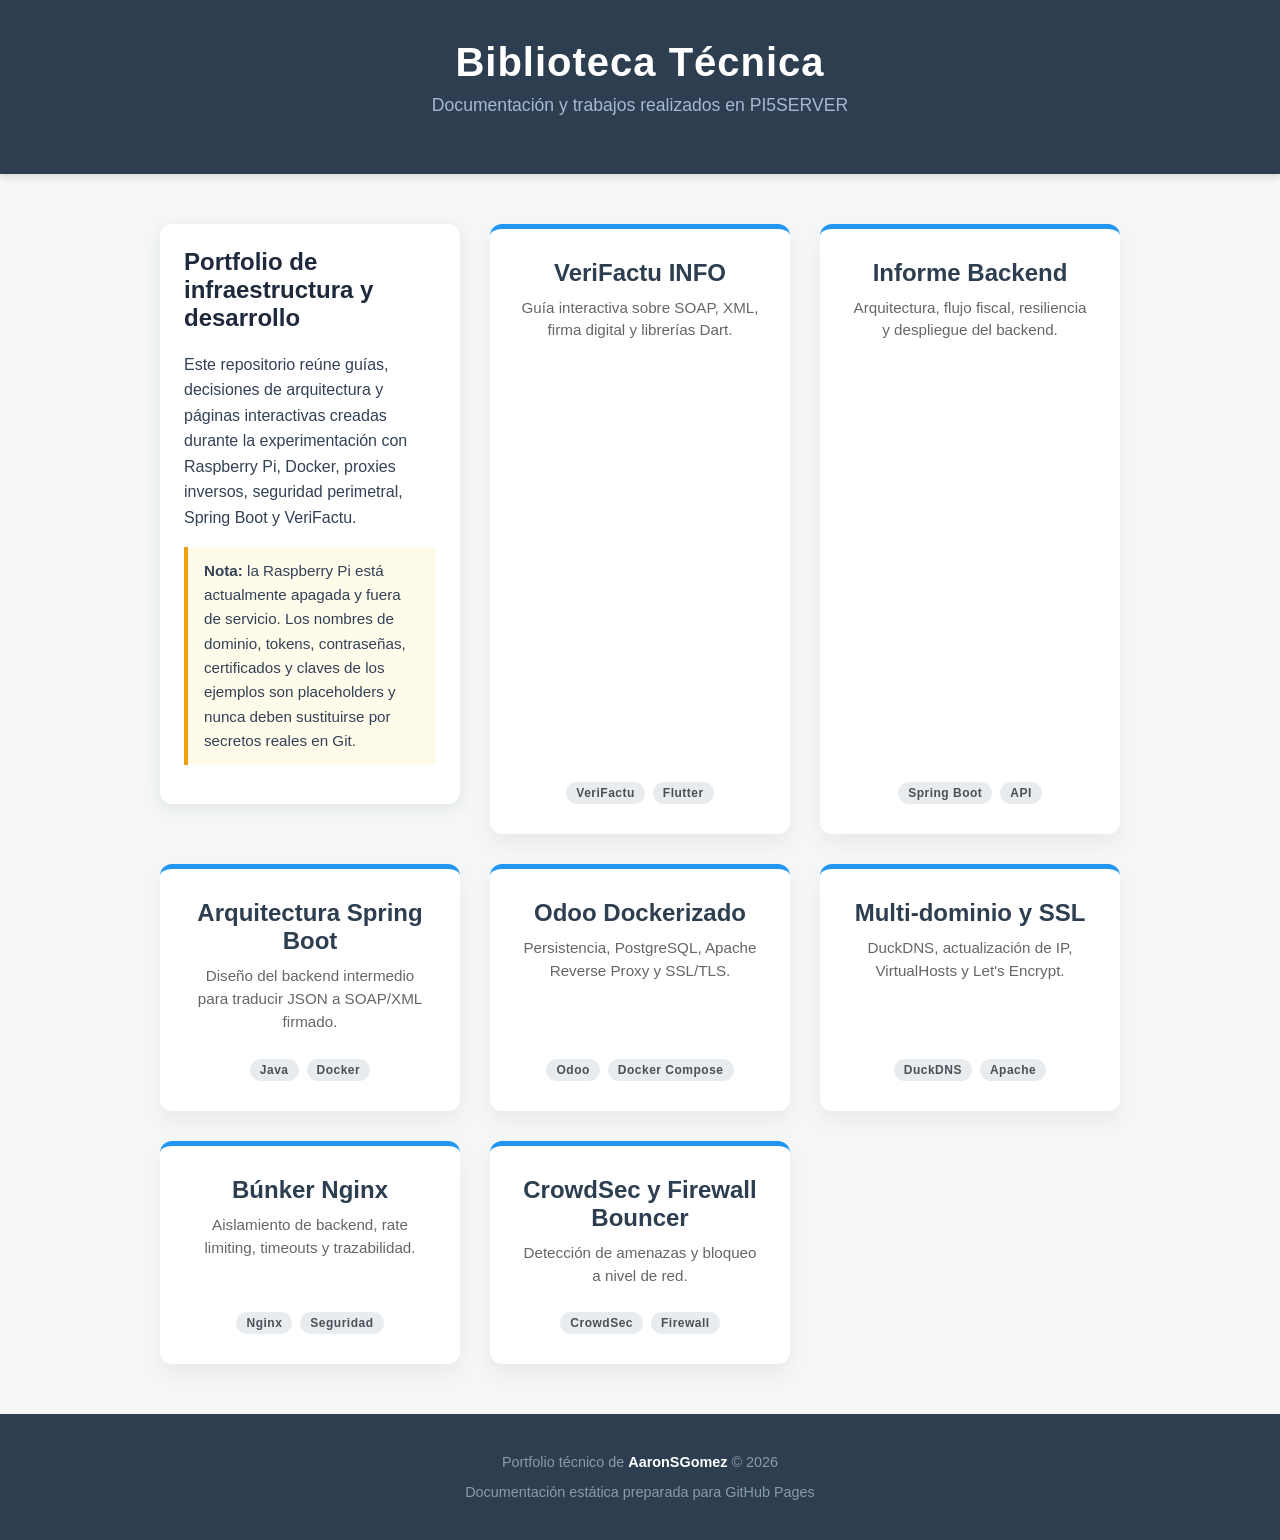
==== index.html @ 84ee5798 "docs: publish technical portfolio Co-authored-by: Copilot <223556219+Copilot@users.noreply.github.co" ====
<!DOCTYPE html>
<html lang="es">
<head>
    <meta charset="UTF-8">
    <meta name="viewport" content="width=device-width, initial-scale=1.0">
    <meta name="description" content="Portfolio técnico de documentación, arquitectura y despliegue alrededor de Raspberry Pi, Docker y APIs.">
    <title>Biblioteca técnica | PI5SERVER</title>
    <link rel="stylesheet" href="css/style.css">
    <style>
        .portfolio-intro {
            max-width: 900px;
            margin: 0 auto 30px;
            padding: 24px;
            color: #334155;
            background: #ffffff;
            border-radius: 12px;
            box-shadow: 0 4px 15px rgba(15, 23, 42, 0.08);
        }

        .portfolio-intro h2 {
            margin-top: 0;
            color: #1e293b;
        }

        .portfolio-intro p {
            line-height: 1.6;
        }

        .portfolio-intro .notice {
            padding: 12px 16px;
            border-left: 4px solid #f59e0b;
            background: #fffbeb;
            font-size: 0.95rem;
        }
    </style>
</head>
<body>
    <header>
        <h1>Biblioteca Técnica</h1>
        <p>Documentación y trabajos realizados en PI5SERVER</p>
    </header>

    <main class="container">
        <section class="portfolio-intro">
            <h2>Portfolio de infraestructura y desarrollo</h2>
            <p>
                Este repositorio reúne guías, decisiones de arquitectura y páginas interactivas
                creadas durante la experimentación con Raspberry Pi, Docker, proxies inversos,
                seguridad perimetral, Spring Boot y VeriFactu.
            </p>
            <p class="notice">
                <strong>Nota:</strong> la Raspberry Pi está actualmente apagada y fuera de servicio.
                Los nombres de dominio, tokens, contraseñas, certificados y claves de los ejemplos
                son placeholders y nunca deben sustituirse por secretos reales en Git.
            </p>
        </section>

        <a href="docs/verifactu.html" class="app-card card-docs">
            <div>
                <div class="app-title">VeriFactu INFO</div>
                <div class="app-desc">Guía interactiva sobre SOAP, XML, firma digital y librerías Dart.</div>
            </div>
            <div class="tech-tags"><span class="tag">VeriFactu</span><span class="tag">Flutter</span></div>
        </a>

        <a href="docs/springbootAPI.html" class="app-card card-docs">
            <div>
                <div class="app-title">Informe Backend</div>
                <div class="app-desc">Arquitectura, flujo fiscal, resiliencia y despliegue del backend.</div>
            </div>
            <div class="tech-tags"><span class="tag">Spring Boot</span><span class="tag">API</span></div>
        </a>

        <a href="docs/springboot.html" class="app-card card-docs">
            <div>
                <div class="app-title">Arquitectura Spring Boot</div>
                <div class="app-desc">Diseño del backend intermedio para traducir JSON a SOAP/XML firmado.</div>
            </div>
            <div class="tech-tags"><span class="tag">Java</span><span class="tag">Docker</span></div>
        </a>

        <a href="docs/dokerizacion.html" class="app-card card-docs">
            <div>
                <div class="app-title">Odoo Dockerizado</div>
                <div class="app-desc">Persistencia, PostgreSQL, Apache Reverse Proxy y SSL/TLS.</div>
            </div>
            <div class="tech-tags"><span class="tag">Odoo</span><span class="tag">Docker Compose</span></div>
        </a>

        <a href="docs/duckdnsyssl.html" class="app-card card-docs">
            <div>
                <div class="app-title">Multi-dominio y SSL</div>
                <div class="app-desc">DuckDNS, actualización de IP, VirtualHosts y Let's Encrypt.</div>
            </div>
            <div class="tech-tags"><span class="tag">DuckDNS</span><span class="tag">Apache</span></div>
        </a>

        <a href="docs/nginx.html" class="app-card card-docs">
            <div>
                <div class="app-title">Búnker Nginx</div>
                <div class="app-desc">Aislamiento de backend, rate limiting, timeouts y trazabilidad.</div>
            </div>
            <div class="tech-tags"><span class="tag">Nginx</span><span class="tag">Seguridad</span></div>
        </a>

        <a href="docs/securefirewall.html" class="app-card card-docs">
            <div>
                <div class="app-title">CrowdSec y Firewall Bouncer</div>
                <div class="app-desc">Detección de amenazas y bloqueo a nivel de red.</div>
            </div>
            <div class="tech-tags"><span class="tag">CrowdSec</span><span class="tag">Firewall</span></div>
        </a>
    </main>

    <footer>
        <p>Portfolio técnico de <strong>AaronSGomez</strong> &copy; 2026</p>
        <p>Documentación estática preparada para GitHub Pages</p>
    </footer>
</body>
</html>
---- css/style.css ----
:root {
  --bg-color: #f4f7f6;
  --text-main: #2c3e50;
  --card-bg: #ffffff;
  --primary: #6c4ef0;
  --hover-color: #f8f9fa;
}

body {
  font-family: 'Segoe UI', Tahoma, Geneva, Verdana, sans-serif;
  background-color: var(--bg-color);
  color: var(--text-main);
  margin: 0;
  display: flex;
  flex-direction: column;
  min-height: 100vh;
}

/* Cabecera */
header {
  background-color: var(--text-main);
  color: white;
  padding: 40px 20px;
  text-align: center;
  box-shadow: 0 4px 6px rgba(0, 0, 0, 0.1);
}

header h1 {
  margin: 0;
  font-size: 2.5em;
  letter-spacing: 1px;
}

header p {
  margin-top: 10px;
  color: #a8b8d0;
  font-size: 1.1em;
}

/* Contenedor Principal (Grid) */
.container {
  flex: 1;
  max-width: 1000px;
  margin: 50px auto;
  padding: 0 20px;
  display: grid;
  grid-template-columns: repeat(auto-fit, minmax(300px, 1fr));
  gap: 30px;
  width: 100%;
  box-sizing: border-box;
}

/* Tarjetas de Aplicación */
.app-card {
  background-color: var(--card-bg);
  border-radius: 12px;
  padding: 30px;
  text-align: center;
  text-decoration: none;
  color: var(--text-main);
  box-shadow: 0 10px 20px rgba(0, 0, 0, 0.05);
  transition: transform 0.3s ease, box-shadow 0.3s ease;
  border-top: 5px solid transparent;
  display: flex;
  flex-direction: column;
  justify-content: space-between;
}

.app-card:hover {
  transform: translateY(-8px);
  box-shadow: 0 15px 30px rgba(0, 0, 0, 0.1);
}

/* Colores de Borde por App */
.card-odoo {
  border-top-color: #714b67;
}

.card-java {
  border-top-color: #b07219;
}

.card-docs {
  border-top-color: #2196f3;
}

.app-icon {
  font-size: 3.5em;
  margin-bottom: 20px;
  color: var(--text-main);
}

.card-odoo .app-icon {
  color: #714b67;
}

.card-java .app-icon {
  color: #b07219;
}

.card-docs .app-icon {
  color: #2196f3;
}

.app-title {
  font-size: 1.5em;
  font-weight: 600;
  margin-bottom: 10px;
}

.app-desc {
  font-size: 0.95em;
  color: #666;
  margin-bottom: 25px;
  line-height: 1.5;
}

/* Etiquetas de Tecnologia */
.tech-tags {
  display: flex;
  justify-content: center;
  gap: 8px;
  flex-wrap: wrap;
}

.tag {
  background-color: #e9ecef;
  color: #495057;
  padding: 4px 10px;
  border-radius: 20px;
  font-size: 0.75em;
  font-weight: bold;
  letter-spacing: 0.5px;
}

/* Footer */
footer {
  text-align: center;
  padding: 25px;
  background-color: var(--text-main);
  color: #8a9ba8;
  font-size: 0.9em;
}

footer strong {
  color: white;
}
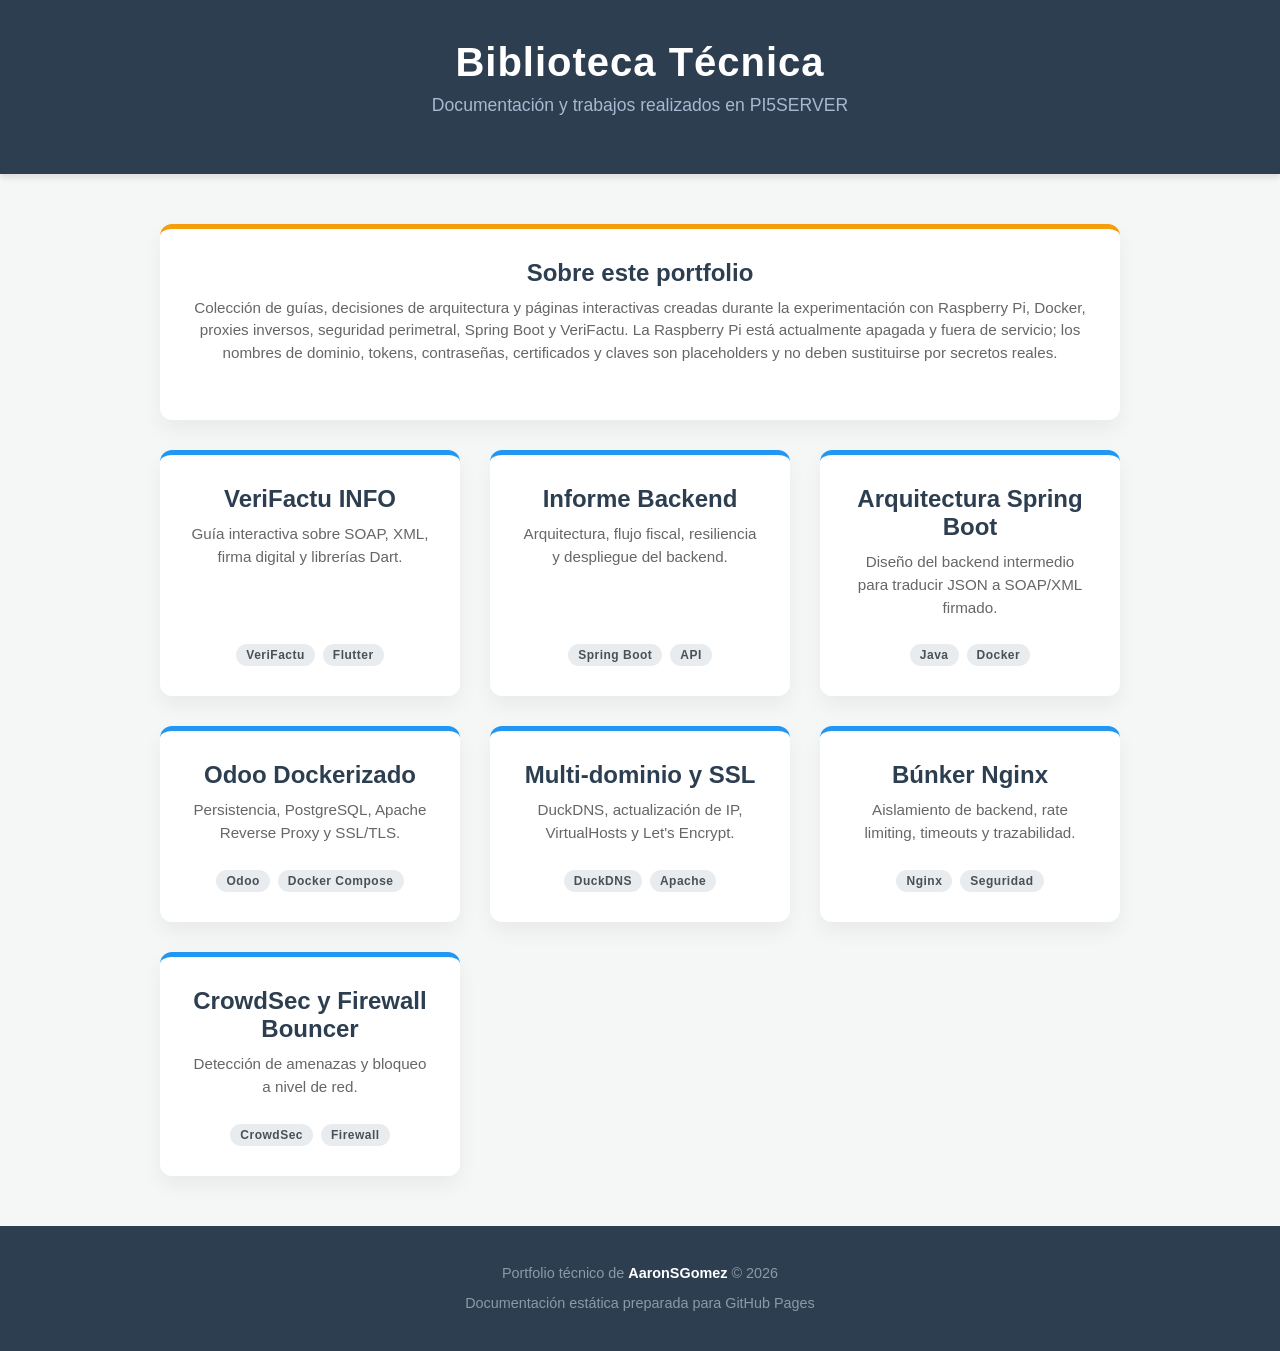
==== commit 5674c1fa: "refactor: present portfolio intro as a card Co-authored-by: Copilot <223556219+Copilot@users.noreply" ====
--- a/index.html
+++ b/index.html
@@ -7,31 +7,6 @@
     <title>Biblioteca técnica | PI5SERVER</title>
     <link rel="stylesheet" href="css/style.css">
     <style>
-        .portfolio-intro {
-            max-width: 900px;
-            margin: 0 auto 30px;
-            padding: 24px;
-            color: #334155;
-            background: #ffffff;
-            border-radius: 12px;
-            box-shadow: 0 4px 15px rgba(15, 23, 42, 0.08);
-        }
-
-        .portfolio-intro h2 {
-            margin-top: 0;
-            color: #1e293b;
-        }
-
-        .portfolio-intro p {
-            line-height: 1.6;
-        }
-
-        .portfolio-intro .notice {
-            padding: 12px 16px;
-            border-left: 4px solid #f59e0b;
-            background: #fffbeb;
-            font-size: 0.95rem;
-        }
     </style>
 </head>
 <body>
@@ -41,18 +16,17 @@
     </header>
 
     <main class="container">
-        <section class="portfolio-intro">
-            <h2>Portfolio de infraestructura y desarrollo</h2>
-            <p>
-                Este repositorio reúne guías, decisiones de arquitectura y páginas interactivas
-                creadas durante la experimentación con Raspberry Pi, Docker, proxies inversos,
-                seguridad perimetral, Spring Boot y VeriFactu.
-            </p>
-            <p class="notice">
-                <strong>Nota:</strong> la Raspberry Pi está actualmente apagada y fuera de servicio.
-                Los nombres de dominio, tokens, contraseñas, certificados y claves de los ejemplos
-                son placeholders y nunca deben sustituirse por secretos reales en Git.
-            </p>
+        <section class="app-card portfolio-card">
+            <div>
+                <div class="app-title">Sobre este portfolio</div>
+                <div class="app-desc">
+                    Colección de guías, decisiones de arquitectura y páginas interactivas creadas
+                    durante la experimentación con Raspberry Pi, Docker, proxies inversos,
+                    seguridad perimetral, Spring Boot y VeriFactu. La Raspberry Pi está actualmente
+                    apagada y fuera de servicio; los nombres de dominio, tokens, contraseñas,
+                    certificados y claves son placeholders y no deben sustituirse por secretos reales.
+                </div>
+            </div>
         </section>
 
         <a href="docs/verifactu.html" class="app-card card-docs">
--- a/css/style.css
+++ b/css/style.css
@@ -64,6 +64,16 @@
   display: flex;
   flex-direction: column;
   justify-content: space-between;
+}
+
+.portfolio-card {
+  grid-column: 1 / -1;
+  border-top-color: #f59e0b;
+}
+
+.app-card.portfolio-card:hover {
+  transform: none;
+  box-shadow: 0 10px 20px rgba(0, 0, 0, 0.05);
 }
 
 .app-card:hover {
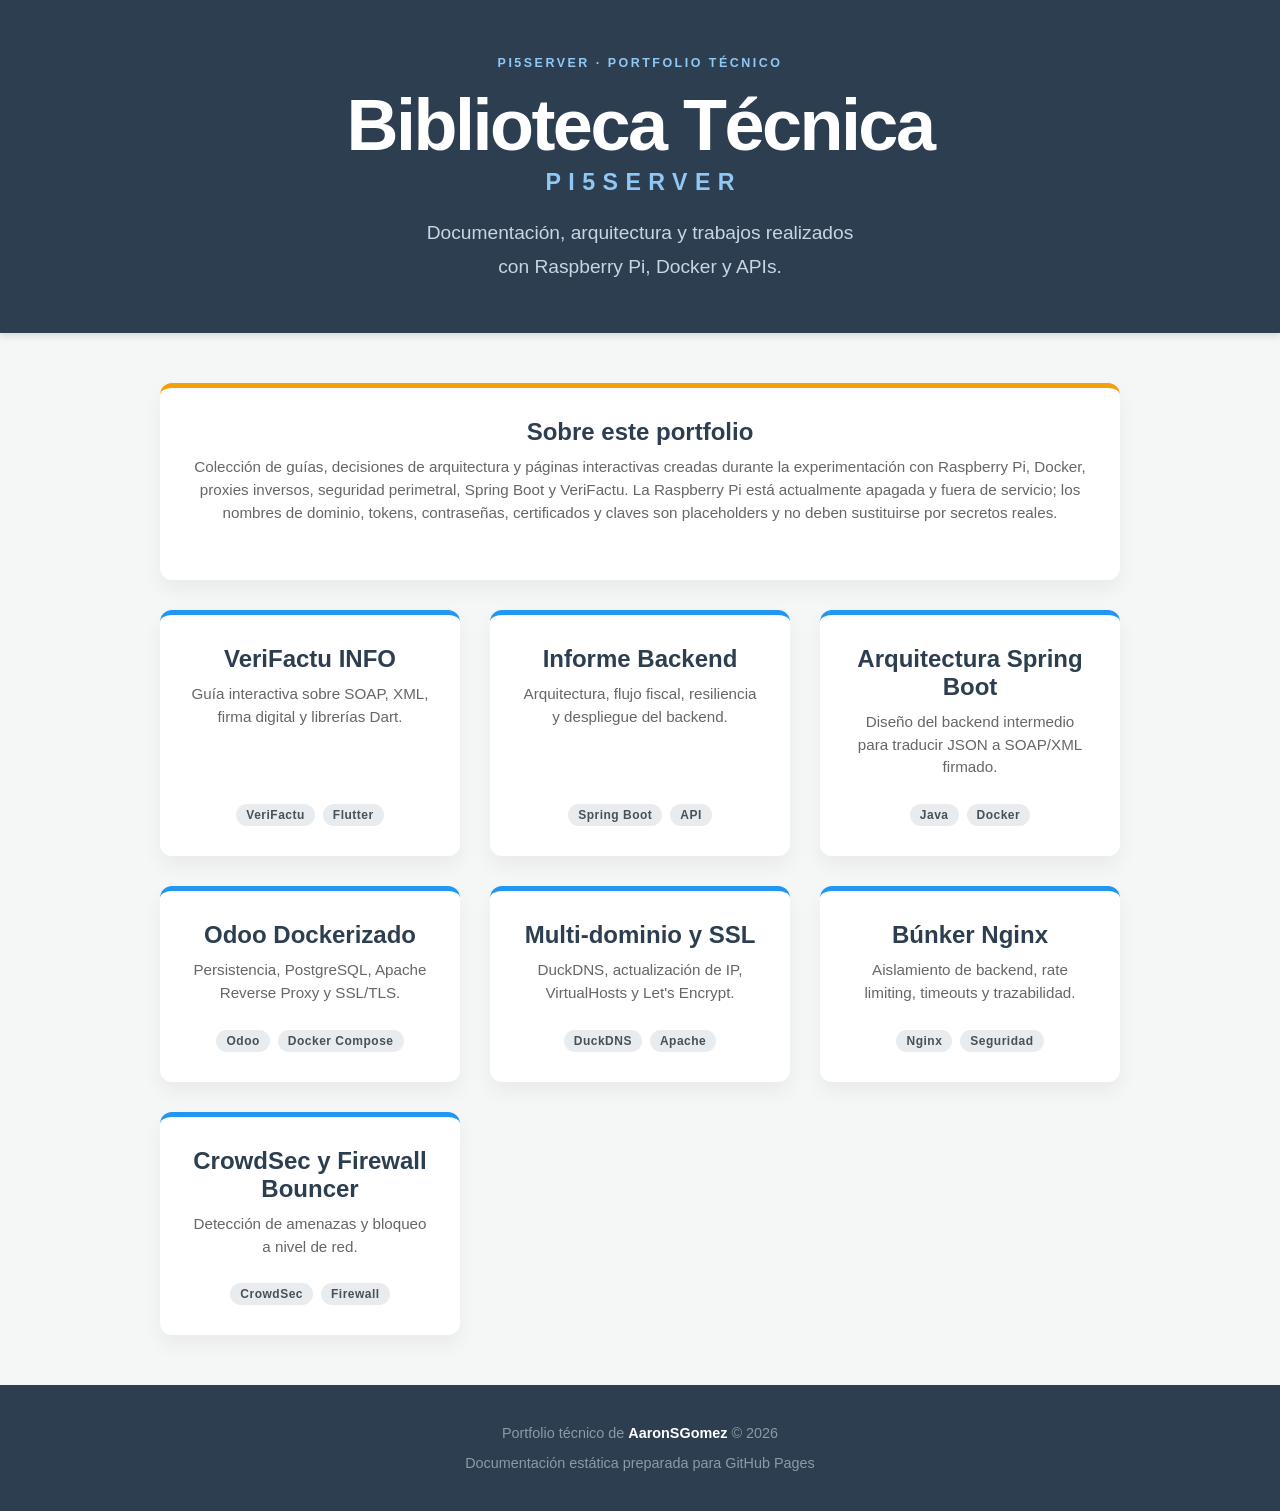
==== commit 0a6e9b93: "style: improve portfolio header hierarchy Co-authored-by: Copilot <223556219+Copilot@users.noreply.g" ====
--- a/index.html
+++ b/index.html
@@ -11,8 +11,17 @@
 </head>
 <body>
     <header>
-        <h1>Biblioteca Técnica</h1>
-        <p>Documentación y trabajos realizados en PI5SERVER</p>
+        <div class="header-content">
+            <p class="header-kicker">PI5SERVER · PORTFOLIO TÉCNICO</p>
+            <h1>
+                <span class="header-title">Biblioteca Técnica</span>
+                <span class="header-brand">PI5SERVER</span>
+            </h1>
+            <p class="header-subtitle">
+                <span>Documentación, arquitectura y trabajos realizados</span>
+                <span>con Raspberry Pi, Docker y APIs.</span>
+            </p>
+        </div>
     </header>
 
     <main class="container">
--- a/css/style.css
+++ b/css/style.css
@@ -20,21 +20,56 @@
 header {
   background-color: var(--text-main);
   color: white;
-  padding: 40px 20px;
+  padding: 56px 20px 52px;
   text-align: center;
   box-shadow: 0 4px 6px rgba(0, 0, 0, 0.1);
 }
 
-header h1 {
-  margin: 0;
-  font-size: 2.5em;
-  letter-spacing: 1px;
+.header-content {
+  max-width: 900px;
+  margin: 0 auto;
 }
 
-header p {
-  margin-top: 10px;
-  color: #a8b8d0;
-  font-size: 1.1em;
+.header-kicker {
+  margin: 0 0 18px;
+  color: #8fc8f4;
+  font-size: 0.78rem;
+  font-weight: 700;
+  letter-spacing: 0.2em;
+}
+
+header h1 {
+  display: flex;
+  flex-direction: column;
+  gap: 6px;
+  margin: 0;
+  line-height: 1.05;
+}
+
+.header-title {
+  color: #ffffff;
+  font-size: clamp(2.4rem, 6vw, 4.5rem);
+  font-weight: 700;
+  letter-spacing: -0.035em;
+}
+
+.header-brand {
+  color: #8fc8f4;
+  font-size: clamp(1.05rem, 2.5vw, 1.45rem);
+  font-weight: 600;
+  letter-spacing: 0.32em;
+  padding-left: 0.32em;
+}
+
+.header-subtitle {
+  display: flex;
+  flex-direction: column;
+  gap: 4px;
+  max-width: 620px;
+  margin: 24px auto 0;
+  color: #c8d5e5;
+  font-size: clamp(1rem, 2vw, 1.2rem);
+  line-height: 1.55;
 }
 
 /* Contenedor Principal (Grid) */
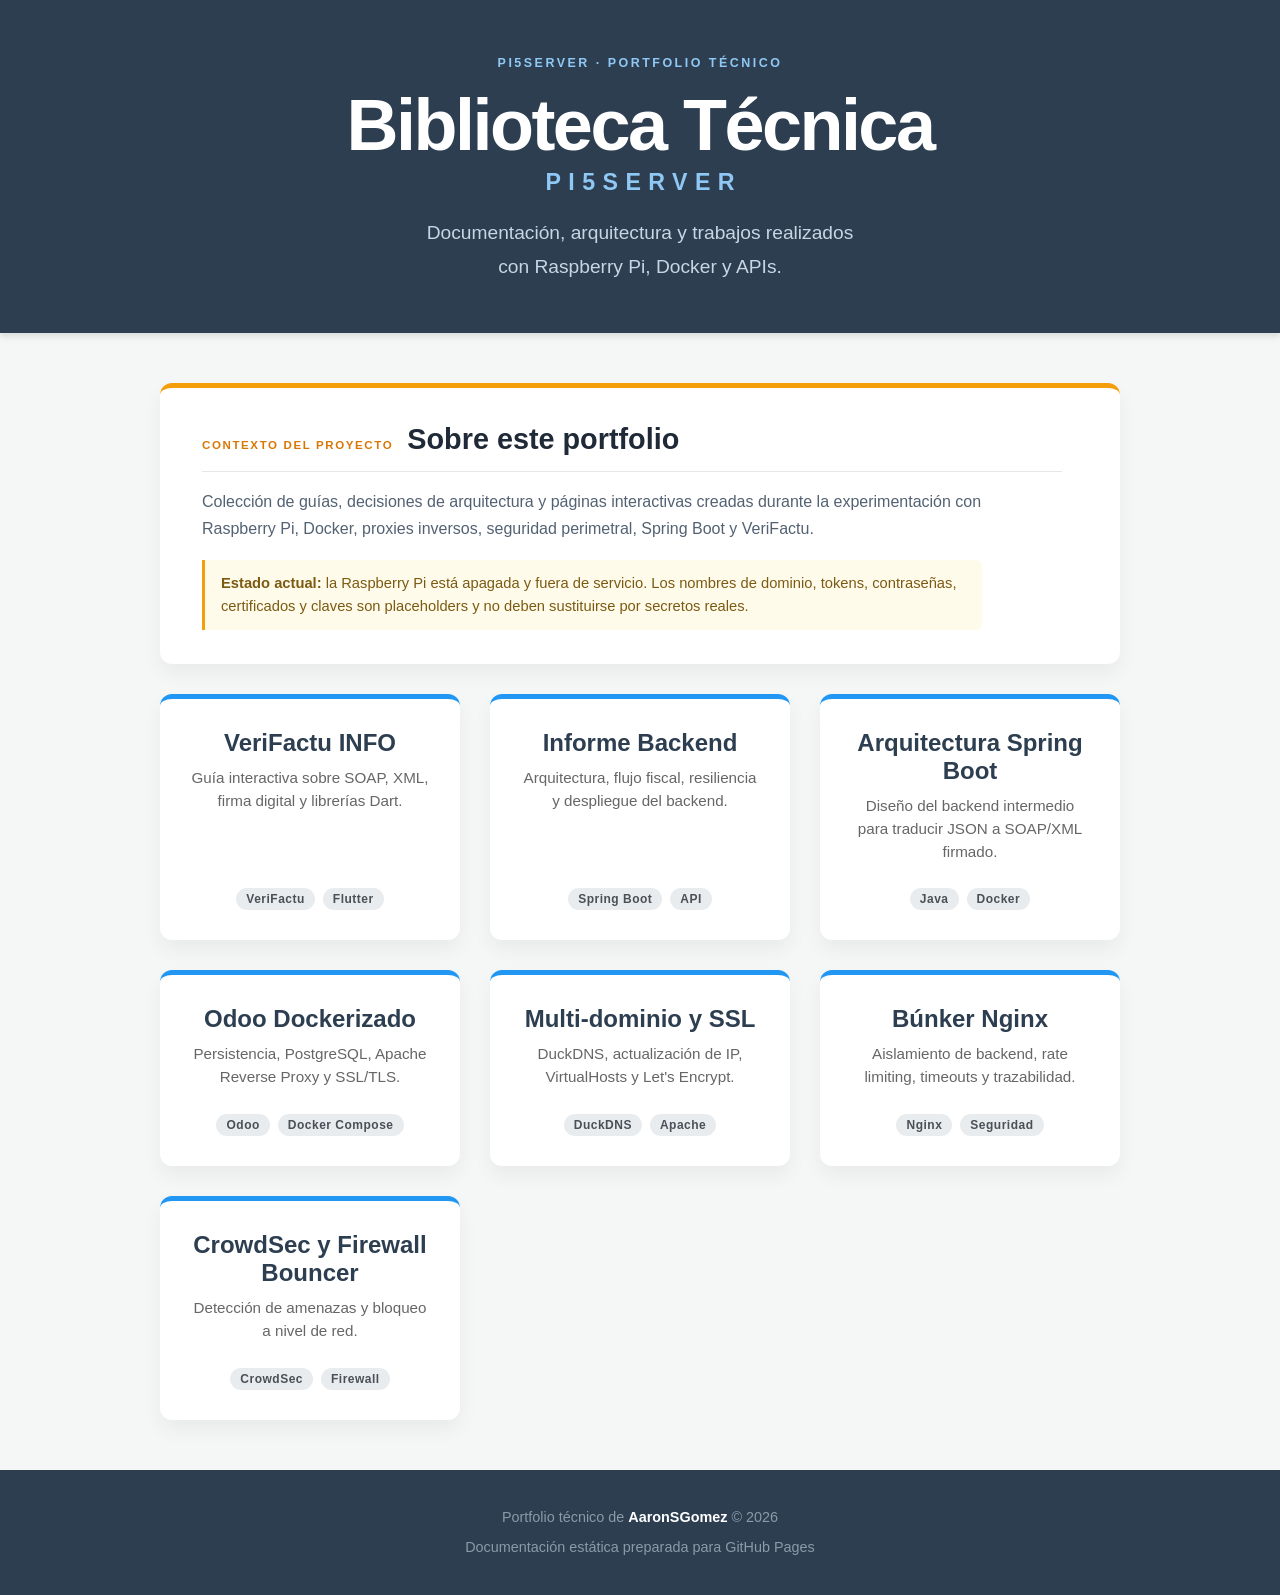
==== commit c5cf37c0: "style: refine portfolio information card Co-authored-by: Copilot <223556219+Copilot@users.noreply.gi" ====
--- a/index.html
+++ b/index.html
@@ -26,14 +26,22 @@
 
     <main class="container">
         <section class="app-card portfolio-card">
-            <div>
-                <div class="app-title">Sobre este portfolio</div>
-                <div class="app-desc">
-                    Colección de guías, decisiones de arquitectura y páginas interactivas creadas
-                    durante la experimentación con Raspberry Pi, Docker, proxies inversos,
-                    seguridad perimetral, Spring Boot y VeriFactu. La Raspberry Pi está actualmente
-                    apagada y fuera de servicio; los nombres de dominio, tokens, contraseñas,
-                    certificados y claves son placeholders y no deben sustituirse por secretos reales.
+            <div class="portfolio-content">
+                <div class="portfolio-heading">
+                    <span class="portfolio-eyebrow">CONTEXTO DEL PROYECTO</span>
+                    <h2>Sobre este portfolio</h2>
+                </div>
+                <div class="portfolio-description">
+                    <p>
+                        Colección de guías, decisiones de arquitectura y páginas interactivas
+                        creadas durante la experimentación con Raspberry Pi, Docker, proxies
+                        inversos, seguridad perimetral, Spring Boot y VeriFactu.
+                    </p>
+                    <p class="portfolio-notice">
+                        <strong>Estado actual:</strong> la Raspberry Pi está apagada y fuera de
+                        servicio. Los nombres de dominio, tokens, contraseñas, certificados y
+                        claves son placeholders y no deben sustituirse por secretos reales.
+                    </p>
                 </div>
             </div>
         </section>
--- a/css/style.css
+++ b/css/style.css
@@ -104,11 +104,78 @@
 .portfolio-card {
   grid-column: 1 / -1;
   border-top-color: #f59e0b;
+  padding: 34px 42px;
+  text-align: left;
+}
+
+.portfolio-content {
+  max-width: 860px;
+}
+
+.portfolio-heading {
+  display: flex;
+  align-items: baseline;
+  gap: 14px;
+  margin-bottom: 16px;
+  padding-bottom: 14px;
+  border-bottom: 1px solid #e5e7eb;
+}
+
+.portfolio-eyebrow {
+  color: #d97706;
+  font-size: 0.72rem;
+  font-weight: 800;
+  letter-spacing: 0.14em;
+  white-space: nowrap;
+}
+
+.portfolio-heading h2 {
+  margin: 0;
+  color: #1f2937;
+  font-size: clamp(1.35rem, 2.5vw, 1.8rem);
+  line-height: 1.2;
+}
+
+.portfolio-description {
+  max-width: 780px;
+  color: #536273;
+  font-size: 1rem;
+  line-height: 1.7;
+}
+
+.portfolio-description p {
+  margin: 0;
+}
+
+.portfolio-notice {
+  margin-top: 18px !important;
+  padding: 12px 16px;
+  color: #7c5a12;
+  background: #fffbeb;
+  border-left: 3px solid #f59e0b;
+  border-radius: 0 6px 6px 0;
+  font-size: 0.92rem;
+  line-height: 1.55;
 }
 
 .app-card.portfolio-card:hover {
   transform: none;
   box-shadow: 0 10px 20px rgba(0, 0, 0, 0.05);
+}
+
+@media (max-width: 600px) {
+  .portfolio-card {
+    padding: 26px 24px;
+  }
+
+  .portfolio-heading {
+    display: block;
+  }
+
+  .portfolio-eyebrow {
+    display: block;
+    margin-bottom: 8px;
+  }
 }
 
 .app-card:hover {
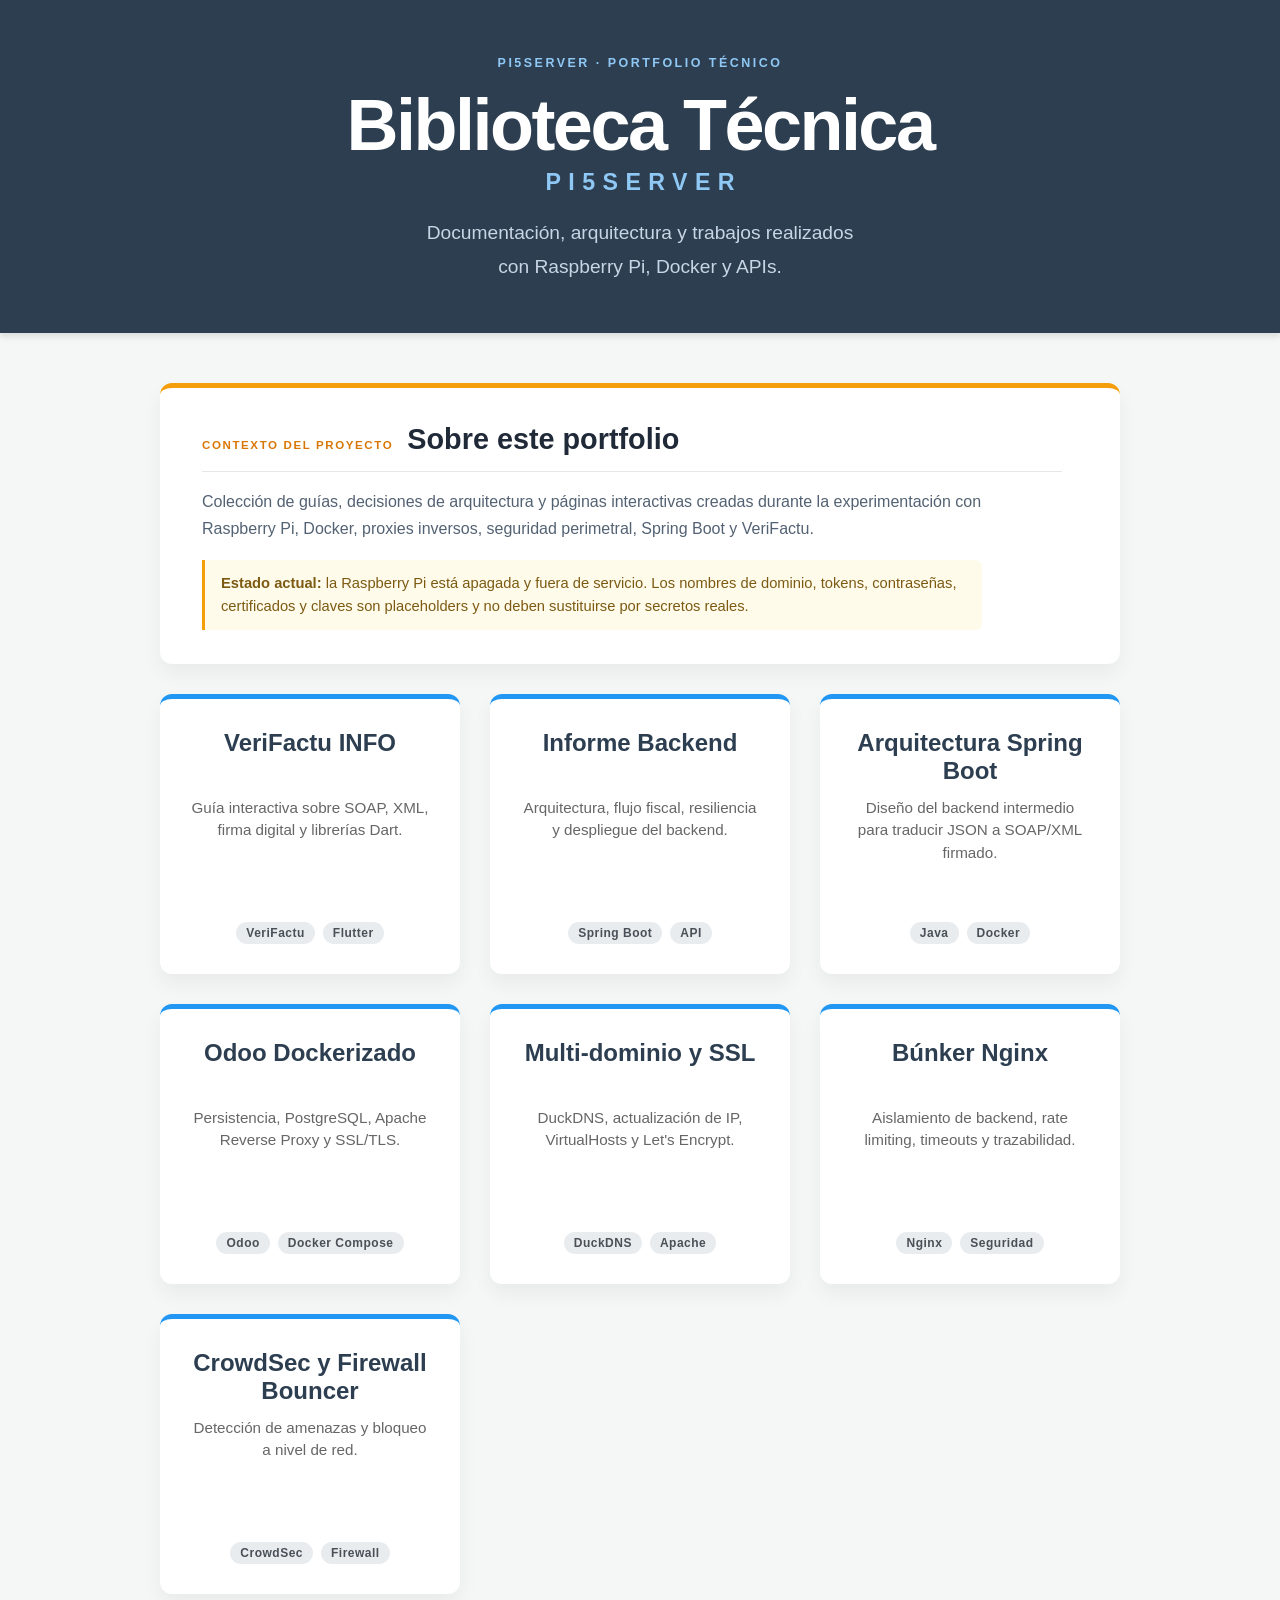
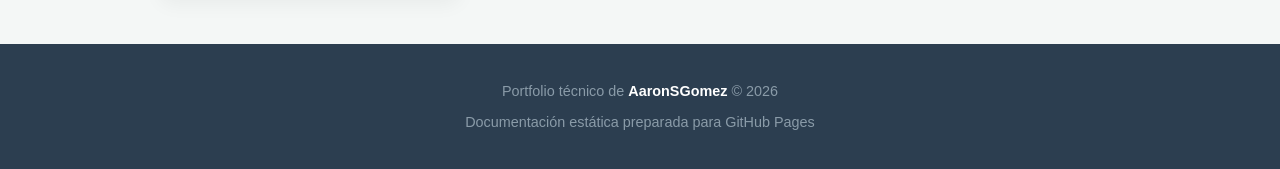
==== commit 290b6248: "fix: refresh portfolio stylesheet cache Co-authored-by: Copilot <223556219+Copilot@users.noreply.git" ====
--- a/index.html
+++ b/index.html
@@ -5,7 +5,7 @@
     <meta name="viewport" content="width=device-width, initial-scale=1.0">
     <meta name="description" content="Portfolio técnico de documentación, arquitectura y despliegue alrededor de Raspberry Pi, Docker y APIs.">
     <title>Biblioteca técnica | PI5SERVER</title>
-    <link rel="stylesheet" href="css/style.css">
+    <link rel="stylesheet" href="css/style.css?v=293b288">
     <style>
     </style>
 </head>
--- a/css/style.css
+++ b/css/style.css
@@ -83,6 +83,7 @@
   gap: 30px;
   width: 100%;
   box-sizing: border-box;
+  align-items: start;
 }
 
 /* Tarjetas de Aplicación */
@@ -101,6 +102,23 @@
   justify-content: space-between;
 }
 
+.app-card:not(.portfolio-card) {
+  height: 280px;
+  min-height: 280px;
+  box-sizing: border-box;
+}
+
+.app-card:not(.portfolio-card) .app-title {
+  min-height: 2.4em;
+  display: flex;
+  align-items: flex-start;
+  justify-content: center;
+}
+
+.app-card:not(.portfolio-card) .app-desc {
+  min-height: 4.5em;
+}
+
 .portfolio-card {
   grid-column: 1 / -1;
   border-top-color: #f59e0b;
@@ -164,6 +182,11 @@
 }
 
 @media (max-width: 600px) {
+  .app-card:not(.portfolio-card) {
+    height: 250px;
+    min-height: 250px;
+  }
+
   .portfolio-card {
     padding: 26px 24px;
   }
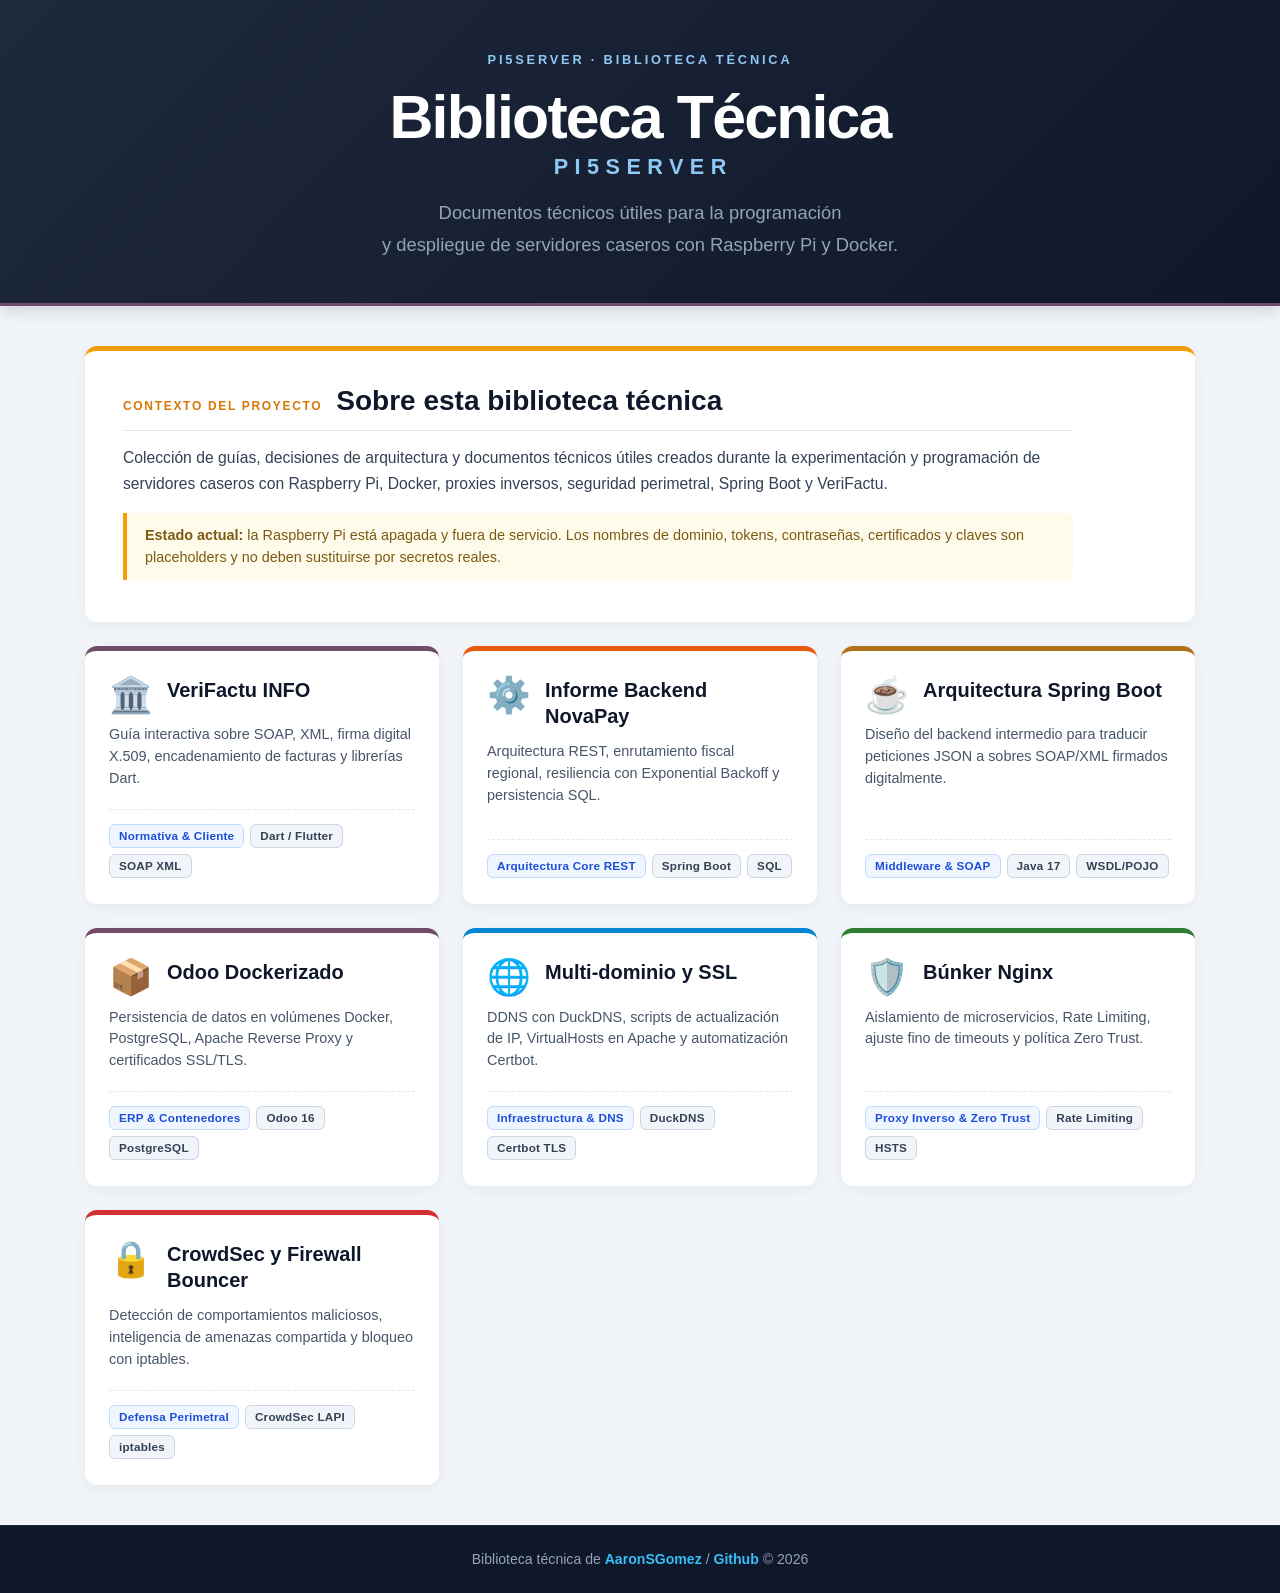
==== commit 8e6eb53e: "Unificar estilo manual guia, ampliar layout, quitar etiquetas de relacion y actualizar README como b" ====
--- a/index.html
+++ b/index.html
@@ -3,23 +3,21 @@
 <head>
     <meta charset="UTF-8">
     <meta name="viewport" content="width=device-width, initial-scale=1.0">
-    <meta name="description" content="Portfolio técnico de documentación, arquitectura y despliegue alrededor de Raspberry Pi, Docker y APIs.">
+    <meta name="description" content="Biblioteca de documentos técnicos útiles para programación de servidores caseros, Raspberry Pi, Docker y APIs.">
     <title>Biblioteca técnica | PI5SERVER</title>
     <link rel="stylesheet" href="css/style.css?v=293b288">
-    <style>
-    </style>
 </head>
 <body>
     <header>
         <div class="header-content">
-            <p class="header-kicker">PI5SERVER · PORTFOLIO TÉCNICO</p>
+            <p class="header-kicker">PI5SERVER · BIBLIOTECA TÉCNICA</p>
             <h1>
                 <span class="header-title">Biblioteca Técnica</span>
                 <span class="header-brand">PI5SERVER</span>
             </h1>
             <p class="header-subtitle">
-                <span>Documentación, arquitectura y trabajos realizados</span>
-                <span>con Raspberry Pi, Docker y APIs.</span>
+                <span>Documentos técnicos útiles para la programación</span>
+                <span>y despliegue de servidores caseros con Raspberry Pi y Docker.</span>
             </p>
         </div>
     </header>
@@ -29,12 +27,12 @@
             <div class="portfolio-content">
                 <div class="portfolio-heading">
                     <span class="portfolio-eyebrow">CONTEXTO DEL PROYECTO</span>
-                    <h2>Sobre este portfolio</h2>
+                    <h2>Sobre esta biblioteca técnica</h2>
                 </div>
                 <div class="portfolio-description">
                     <p>
-                        Colección de guías, decisiones de arquitectura y páginas interactivas
-                        creadas durante la experimentación con Raspberry Pi, Docker, proxies
+                        Colección de guías, decisiones de arquitectura y documentos técnicos útiles
+                        creados durante la experimentación y programación de servidores caseros con Raspberry Pi, Docker, proxies
                         inversos, seguridad perimetral, Spring Boot y VeriFactu.
                     </p>
                     <p class="portfolio-notice">
@@ -46,66 +44,114 @@
             </div>
         </section>
 
-        <a href="docs/verifactu.html" class="app-card card-docs">
+        <a href="docs/verifactu.html" class="app-card card-verifactu">
             <div>
-                <div class="app-title">VeriFactu INFO</div>
-                <div class="app-desc">Guía interactiva sobre SOAP, XML, firma digital y librerías Dart.</div>
+                <div class="card-header-wrapper">
+                    <span class="card-icon">🏛️</span>
+                    <h3 class="app-title">VeriFactu INFO</h3>
+                </div>
+                <div class="app-desc">Guía interactiva sobre SOAP, XML, firma digital X.509, encadenamiento de facturas y librerías Dart.</div>
             </div>
-            <div class="tech-tags"><span class="tag">VeriFactu</span><span class="tag">Flutter</span></div>
+            <div class="tech-tags">
+                <span class="tag tag-cat">Normativa & Cliente</span>
+                <span class="tag tag-tech">Dart / Flutter</span>
+                <span class="tag tag-tech">SOAP XML</span>
+            </div>
         </a>
 
-        <a href="docs/springbootAPI.html" class="app-card card-docs">
+        <a href="docs/springbootAPI.html" class="app-card card-api">
             <div>
-                <div class="app-title">Informe Backend</div>
-                <div class="app-desc">Arquitectura, flujo fiscal, resiliencia y despliegue del backend.</div>
+                <div class="card-header-wrapper">
+                    <span class="card-icon">⚙️</span>
+                    <h3 class="app-title">Informe Backend NovaPay</h3>
+                </div>
+                <div class="app-desc">Arquitectura REST, enrutamiento fiscal regional, resiliencia con Exponential Backoff y persistencia SQL.</div>
             </div>
-            <div class="tech-tags"><span class="tag">Spring Boot</span><span class="tag">API</span></div>
+            <div class="tech-tags">
+                <span class="tag tag-cat">Arquitectura Core REST</span>
+                <span class="tag tag-tech">Spring Boot</span>
+                <span class="tag tag-tech">SQL</span>
+            </div>
         </a>
 
-        <a href="docs/springboot.html" class="app-card card-docs">
+        <a href="docs/springboot.html" class="app-card card-java">
             <div>
-                <div class="app-title">Arquitectura Spring Boot</div>
-                <div class="app-desc">Diseño del backend intermedio para traducir JSON a SOAP/XML firmado.</div>
+                <div class="card-header-wrapper">
+                    <span class="card-icon">☕</span>
+                    <h3 class="app-title">Arquitectura Spring Boot</h3>
+                </div>
+                <div class="app-desc">Diseño del backend intermedio para traducir peticiones JSON a sobres SOAP/XML firmados digitalmente.</div>
             </div>
-            <div class="tech-tags"><span class="tag">Java</span><span class="tag">Docker</span></div>
+            <div class="tech-tags">
+                <span class="tag tag-cat">Middleware & SOAP</span>
+                <span class="tag tag-tech">Java 17</span>
+                <span class="tag tag-tech">WSDL/POJO</span>
+            </div>
         </a>
 
-        <a href="docs/dokerizacion.html" class="app-card card-docs">
+        <a href="docs/dokerizacion.html" class="app-card card-odoo">
             <div>
-                <div class="app-title">Odoo Dockerizado</div>
-                <div class="app-desc">Persistencia, PostgreSQL, Apache Reverse Proxy y SSL/TLS.</div>
+                <div class="card-header-wrapper">
+                    <span class="card-icon">📦</span>
+                    <h3 class="app-title">Odoo Dockerizado</h3>
+                </div>
+                <div class="app-desc">Persistencia de datos en volúmenes Docker, PostgreSQL, Apache Reverse Proxy y certificados SSL/TLS.</div>
             </div>
-            <div class="tech-tags"><span class="tag">Odoo</span><span class="tag">Docker Compose</span></div>
+            <div class="tech-tags">
+                <span class="tag tag-cat">ERP & Contenedores</span>
+                <span class="tag tag-tech">Odoo 16</span>
+                <span class="tag tag-tech">PostgreSQL</span>
+            </div>
         </a>
 
-        <a href="docs/duckdnsyssl.html" class="app-card card-docs">
+        <a href="docs/duckdnsyssl.html" class="app-card card-ssl">
             <div>
-                <div class="app-title">Multi-dominio y SSL</div>
-                <div class="app-desc">DuckDNS, actualización de IP, VirtualHosts y Let's Encrypt.</div>
+                <div class="card-header-wrapper">
+                    <span class="card-icon">🌐</span>
+                    <h3 class="app-title">Multi-dominio y SSL</h3>
+                </div>
+                <div class="app-desc">DDNS con DuckDNS, scripts de actualización de IP, VirtualHosts en Apache y automatización Certbot.</div>
             </div>
-            <div class="tech-tags"><span class="tag">DuckDNS</span><span class="tag">Apache</span></div>
+            <div class="tech-tags">
+                <span class="tag tag-cat">Infraestructura & DNS</span>
+                <span class="tag tag-tech">DuckDNS</span>
+                <span class="tag tag-tech">Certbot TLS</span>
+            </div>
         </a>
 
-        <a href="docs/nginx.html" class="app-card card-docs">
+        <a href="docs/nginx.html" class="app-card card-nginx">
             <div>
-                <div class="app-title">Búnker Nginx</div>
-                <div class="app-desc">Aislamiento de backend, rate limiting, timeouts y trazabilidad.</div>
+                <div class="card-header-wrapper">
+                    <span class="card-icon">🛡️</span>
+                    <h3 class="app-title">Búnker Nginx</h3>
+                </div>
+                <div class="app-desc">Aislamiento de microservicios, Rate Limiting, ajuste fino de timeouts y política Zero Trust.</div>
             </div>
-            <div class="tech-tags"><span class="tag">Nginx</span><span class="tag">Seguridad</span></div>
+            <div class="tech-tags">
+                <span class="tag tag-cat">Proxy Inverso & Zero Trust</span>
+                <span class="tag tag-tech">Rate Limiting</span>
+                <span class="tag tag-tech">HSTS</span>
+            </div>
         </a>
 
-        <a href="docs/securefirewall.html" class="app-card card-docs">
+        <a href="docs/securefirewall.html" class="app-card card-security">
             <div>
-                <div class="app-title">CrowdSec y Firewall Bouncer</div>
-                <div class="app-desc">Detección de amenazas y bloqueo a nivel de red.</div>
+                <div class="card-header-wrapper">
+                    <span class="card-icon">🔒</span>
+                    <h3 class="app-title">CrowdSec y Firewall Bouncer</h3>
+                </div>
+                <div class="app-desc">Detección de comportamientos maliciosos, inteligencia de amenazas compartida y bloqueo con iptables.</div>
             </div>
-            <div class="tech-tags"><span class="tag">CrowdSec</span><span class="tag">Firewall</span></div>
+            <div class="tech-tags">
+                <span class="tag tag-cat">Defensa Perimetral</span>
+                <span class="tag tag-tech">CrowdSec LAPI</span>
+                <span class="tag tag-tech">iptables</span>
+            </div>
         </a>
     </main>
 
     <footer>
-        <p>Portfolio técnico de <strong>AaronSGomez</strong> &copy; 2026</p>
-        <p>Documentación estática preparada para GitHub Pages</p>
+        Biblioteca técnica de <a href="https://aaronsgomez.es" target="_blank" rel="noopener">AaronSGomez</a> / <a href="https://github.com/AaronSGomez" target="_blank" rel="noopener">Github</a> &copy; 2026
     </footer>
 </body>
 </html>
--- a/css/style.css
+++ b/css/style.css
@@ -1,9 +1,9 @@
 :root {
-  --bg-color: #f4f7f6;
-  --text-main: #2c3e50;
+  --bg-color: #f1f5f9;
+  --text-main: #1e293b;
   --card-bg: #ffffff;
-  --primary: #6c4ef0;
-  --hover-color: #f8f9fa;
+  --primary: #714b67;
+  --hover-color: #f8fafc;
 }
 
 body {
@@ -14,134 +14,161 @@
   display: flex;
   flex-direction: column;
   min-height: 100vh;
-}
-
-/* Cabecera */
+  line-height: 1.6;
+}
+
+/* Cabecera Principal */
 header {
-  background-color: var(--text-main);
+  background: linear-gradient(135deg, #1e293b 0%, #0f172a 100%);
   color: white;
-  padding: 56px 20px 52px;
+  padding: 50px 20px 45px;
   text-align: center;
-  box-shadow: 0 4px 6px rgba(0, 0, 0, 0.1);
+  box-shadow: 0 4px 15px rgba(0, 0, 0, 0.15);
+  border-bottom: 3px solid #714b67;
 }
 
 .header-content {
-  max-width: 900px;
+  max-width: 1000px;
   margin: 0 auto;
 }
 
 .header-kicker {
-  margin: 0 0 18px;
+  margin: 0 0 14px;
   color: #8fc8f4;
-  font-size: 0.78rem;
+  font-size: 0.8rem;
   font-weight: 700;
-  letter-spacing: 0.2em;
+  letter-spacing: 0.22em;
 }
 
 header h1 {
   display: flex;
   flex-direction: column;
-  gap: 6px;
+  gap: 4px;
   margin: 0;
-  line-height: 1.05;
+  line-height: 1.1;
 }
 
 .header-title {
   color: #ffffff;
-  font-size: clamp(2.4rem, 6vw, 4.5rem);
-  font-weight: 700;
-  letter-spacing: -0.035em;
+  font-size: clamp(2.2rem, 5.5vw, 3.8rem);
+  font-weight: 800;
+  letter-spacing: -0.03em;
 }
 
 .header-brand {
   color: #8fc8f4;
-  font-size: clamp(1.05rem, 2.5vw, 1.45rem);
+  font-size: clamp(1rem, 2.2vw, 1.35rem);
   font-weight: 600;
-  letter-spacing: 0.32em;
-  padding-left: 0.32em;
+  letter-spacing: 0.3em;
+  padding-left: 0.3em;
 }
 
 .header-subtitle {
   display: flex;
   flex-direction: column;
   gap: 4px;
-  max-width: 620px;
-  margin: 24px auto 0;
-  color: #c8d5e5;
-  font-size: clamp(1rem, 2vw, 1.2rem);
-  line-height: 1.55;
+  max-width: 650px;
+  margin: 20px auto 0;
+  color: #94a3b8;
+  font-size: clamp(0.95rem, 1.8vw, 1.15rem);
+  line-height: 1.5;
 }
 
 /* Contenedor Principal (Grid) */
 .container {
   flex: 1;
-  max-width: 1000px;
-  margin: 50px auto;
-  padding: 0 20px;
+  max-width: 1140px;
+  width: 95%;
+  margin: 40px auto;
+  padding: 0 15px;
   display: grid;
-  grid-template-columns: repeat(auto-fit, minmax(300px, 1fr));
-  gap: 30px;
-  width: 100%;
+  grid-template-columns: repeat(auto-fit, minmax(320px, 1fr));
+  gap: 24px;
   box-sizing: border-box;
-  align-items: start;
+  align-items: stretch;
 }
 
 /* Tarjetas de Aplicación */
 .app-card {
   background-color: var(--card-bg);
   border-radius: 12px;
-  padding: 30px;
-  text-align: center;
+  padding: 26px 24px;
   text-decoration: none;
   color: var(--text-main);
-  box-shadow: 0 10px 20px rgba(0, 0, 0, 0.05);
-  transition: transform 0.3s ease, box-shadow 0.3s ease;
-  border-top: 5px solid transparent;
+  box-shadow: 0 4px 15px rgba(0, 0, 0, 0.05);
+  transition: transform 0.25s cubic-bezier(0.4, 0, 0.2, 1), box-shadow 0.25s cubic-bezier(0.4, 0, 0.2, 1);
+  border-top: 5px solid #714b67;
   display: flex;
   flex-direction: column;
   justify-content: space-between;
-}
-
-.app-card:not(.portfolio-card) {
-  height: 280px;
-  min-height: 280px;
+  min-height: 230px;
   box-sizing: border-box;
 }
 
-.app-card:not(.portfolio-card) .app-title {
-  min-height: 2.4em;
+.app-card:hover {
+  transform: translateY(-6px);
+  box-shadow: 0 12px 25px rgba(0, 0, 0, 0.1);
+}
+
+.card-header-wrapper {
   display: flex;
   align-items: flex-start;
-  justify-content: center;
-}
-
-.app-card:not(.portfolio-card) .app-desc {
-  min-height: 4.5em;
-}
-
+  gap: 14px;
+  margin-bottom: 12px;
+}
+
+.card-icon {
+  font-size: 2.2rem;
+  line-height: 1;
+  flex-shrink: 0;
+}
+
+.app-title {
+  font-size: 1.25rem;
+  font-weight: 700;
+  color: #0f172a;
+  line-height: 1.3;
+  margin: 0;
+}
+
+.app-desc {
+  font-size: 0.9rem;
+  color: #475569;
+  margin: 8px 0 20px;
+  line-height: 1.5;
+  flex-grow: 1;
+}
+
+/* Tarjeta Hero de Portada (Sobre este Portfolio) */
 .portfolio-card {
   grid-column: 1 / -1;
   border-top-color: #f59e0b;
-  padding: 34px 42px;
+  padding: 32px 38px;
   text-align: left;
+  background: #ffffff;
+}
+
+.portfolio-card:hover {
+  transform: none;
+  box-shadow: 0 4px 15px rgba(0, 0, 0, 0.05);
 }
 
 .portfolio-content {
-  max-width: 860px;
+  max-width: 950px;
 }
 
 .portfolio-heading {
   display: flex;
   align-items: baseline;
   gap: 14px;
-  margin-bottom: 16px;
-  padding-bottom: 14px;
-  border-bottom: 1px solid #e5e7eb;
+  margin-bottom: 14px;
+  padding-bottom: 12px;
+  border-bottom: 1px solid #e2e8f0;
 }
 
 .portfolio-eyebrow {
   color: #d97706;
-  font-size: 0.72rem;
+  font-size: 0.75rem;
   font-weight: 800;
   letter-spacing: 0.14em;
   white-space: nowrap;
@@ -149,134 +176,146 @@
 
 .portfolio-heading h2 {
   margin: 0;
-  color: #1f2937;
-  font-size: clamp(1.35rem, 2.5vw, 1.8rem);
-  line-height: 1.2;
+  color: #0f172a;
+  font-size: clamp(1.35rem, 2.5vw, 1.75rem);
+  line-height: 1.25;
 }
 
 .portfolio-description {
-  max-width: 780px;
-  color: #536273;
-  font-size: 1rem;
-  line-height: 1.7;
+  color: #334155;
+  font-size: 0.98rem;
+  line-height: 1.65;
 }
 
 .portfolio-description p {
-  margin: 0;
+  margin: 0 0 10px;
 }
 
 .portfolio-notice {
-  margin-top: 18px !important;
-  padding: 12px 16px;
+  margin-top: 16px !important;
+  padding: 12px 18px;
   color: #7c5a12;
   background: #fffbeb;
-  border-left: 3px solid #f59e0b;
+  border-left: 4px solid #f59e0b;
   border-radius: 0 6px 6px 0;
-  font-size: 0.92rem;
-  line-height: 1.55;
-}
-
-.app-card.portfolio-card:hover {
-  transform: none;
-  box-shadow: 0 10px 20px rgba(0, 0, 0, 0.05);
-}
-
-@media (max-width: 600px) {
-  .app-card:not(.portfolio-card) {
-    height: 250px;
-    min-height: 250px;
-  }
-
-  .portfolio-card {
-    padding: 26px 24px;
-  }
-
-  .portfolio-heading {
-    display: block;
-  }
-
-  .portfolio-eyebrow {
-    display: block;
-    margin-bottom: 8px;
-  }
-}
-
-.app-card:hover {
-  transform: translateY(-8px);
-  box-shadow: 0 15px 30px rgba(0, 0, 0, 0.1);
-}
-
-/* Colores de Borde por App */
+  font-size: 0.9rem;
+  line-height: 1.5;
+}
+
+/* Colores de Borde por Tema de Tarjeta */
+.card-verifactu {
+  border-top-color: #714b67;
+}
+
+.card-api {
+  border-top-color: #ea580c;
+}
+
+.card-java {
+  border-top-color: #b07219;
+}
+
 .card-odoo {
   border-top-color: #714b67;
 }
 
-.card-java {
-  border-top-color: #b07219;
-}
-
-.card-docs {
-  border-top-color: #2196f3;
-}
-
-.app-icon {
-  font-size: 3.5em;
-  margin-bottom: 20px;
-  color: var(--text-main);
-}
-
-.card-odoo .app-icon {
-  color: #714b67;
-}
-
-.card-java .app-icon {
-  color: #b07219;
-}
-
-.card-docs .app-icon {
-  color: #2196f3;
-}
-
-.app-title {
-  font-size: 1.5em;
+.card-ssl {
+  border-top-color: #0288d1;
+}
+
+.card-nginx {
+  border-top-color: #2e7d32;
+}
+
+.card-security {
+  border-top-color: #d32f2f;
+}
+
+/* Etiquetas de Tecnología y Relaciones con Contenidos */
+.tech-tags {
+  display: flex;
+  gap: 6px;
+  flex-wrap: wrap;
+  margin-top: auto;
+  padding-top: 14px;
+  border-top: 1px dashed #e2e8f0;
+}
+
+.tag {
+  padding: 4px 9px;
+  border-radius: 6px;
+  font-size: 0.73rem;
   font-weight: 600;
-  margin-bottom: 10px;
-}
-
-.app-desc {
-  font-size: 0.95em;
-  color: #666;
-  margin-bottom: 25px;
-  line-height: 1.5;
-}
-
-/* Etiquetas de Tecnologia */
-.tech-tags {
-  display: flex;
-  justify-content: center;
-  gap: 8px;
-  flex-wrap: wrap;
-}
-
-.tag {
-  background-color: #e9ecef;
-  color: #495057;
-  padding: 4px 10px;
-  border-radius: 20px;
-  font-size: 0.75em;
-  font-weight: bold;
-  letter-spacing: 0.5px;
-}
-
-/* Footer */
+  line-height: 1.2;
+  letter-spacing: 0.02em;
+  display: inline-flex;
+  align-items: center;
+  gap: 4px;
+}
+
+.tag-cat {
+  background-color: #eff6ff;
+  color: #1d4ed8;
+  border: 1px solid #bfdbfe;
+}
+
+.tag-tech {
+  background-color: #f1f5f9;
+  color: #334155;
+  border: 1px solid #cbd5e1;
+}
+
+.tag-relation {
+  background-color: #fffbeb;
+  color: #b45309;
+  border: 1px solid #fde68a;
+  font-weight: 700;
+}
+
+/* Footer Compartido de Una Sola Línea */
 footer {
   text-align: center;
-  padding: 25px;
-  background-color: var(--text-main);
-  color: #8a9ba8;
-  font-size: 0.9em;
-}
-
-footer strong {
-  color: white;
+  padding: 22px 20px;
+  background-color: #0f172a;
+  color: #94a3b8;
+  font-size: 0.88rem;
+  margin-top: auto;
+  border-top: 1px solid #1e293b;
+}
+
+footer a {
+  color: #38bdf8;
+  text-decoration: none;
+  font-weight: 600;
+}
+
+footer a:hover {
+  text-decoration: underline;
+}
+
+/* Adaptación Responsiva */
+@media (max-width: 767px) {
+  header {
+    padding: 35px 16px 30px;
+  }
+  
+  .container {
+    margin: 20px auto;
+    gap: 16px;
+  }
+
+  .portfolio-card {
+    padding: 22px 20px;
+  }
+
+  .portfolio-heading {
+    flex-direction: column;
+    gap: 4px;
+    align-items: flex-start;
+  }
+
+  .app-card {
+    min-height: auto;
+    padding: 22px 20px;
+  }
 }
